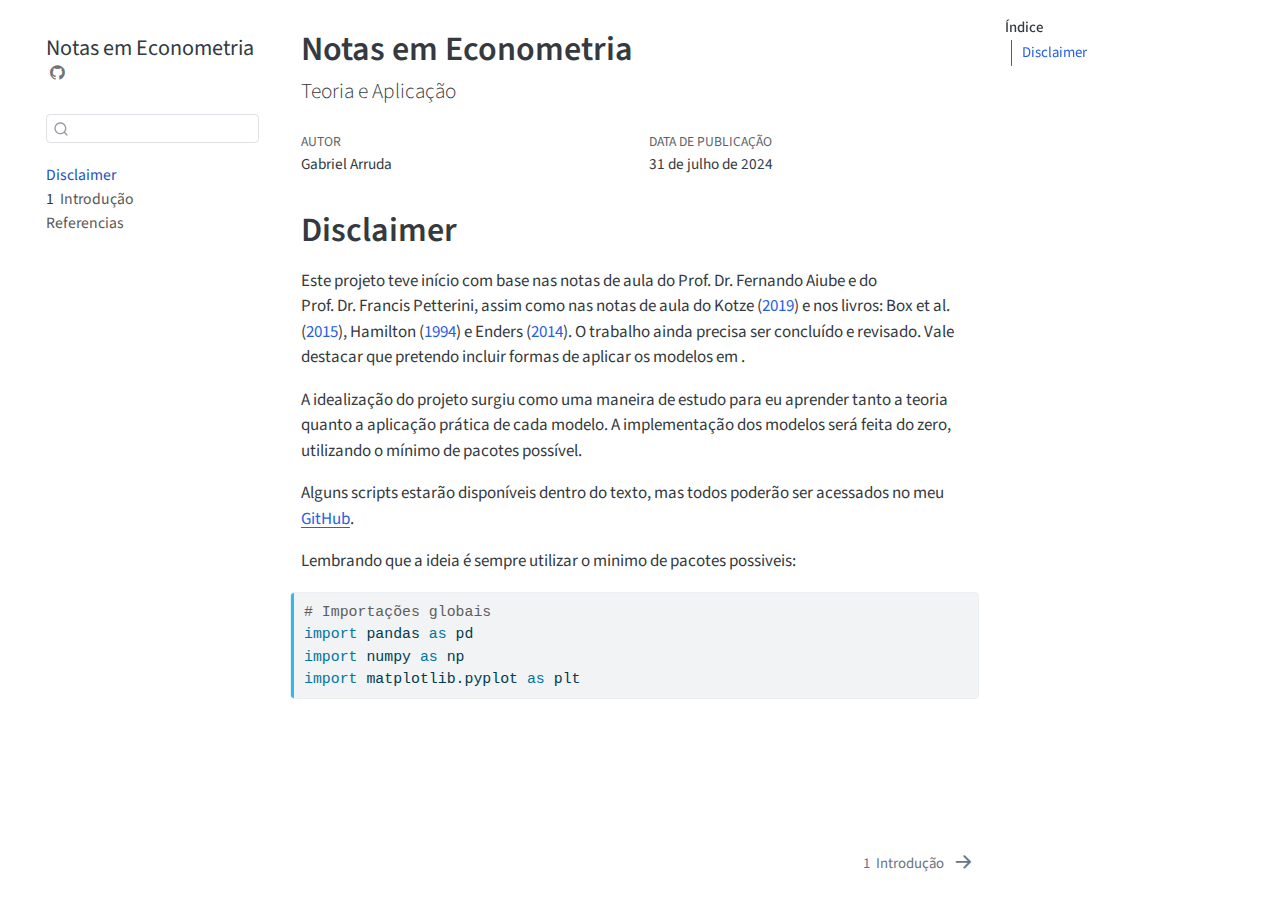
==== index.html @ 48cbac4c "Built site for gh-pages" ====
<!DOCTYPE html>
<html xmlns="http://www.w3.org/1999/xhtml" lang="pt" xml:lang="pt"><head>

<meta charset="utf-8">
<meta name="generator" content="quarto-1.5.55">

<meta name="viewport" content="width=device-width, initial-scale=1.0, user-scalable=yes">

<meta name="author" content="Gabriel Arruda">

<title>Notas em Econometria</title>
<style>
code{white-space: pre-wrap;}
span.smallcaps{font-variant: small-caps;}
div.columns{display: flex; gap: min(4vw, 1.5em);}
div.column{flex: auto; overflow-x: auto;}
div.hanging-indent{margin-left: 1.5em; text-indent: -1.5em;}
ul.task-list{list-style: none;}
ul.task-list li input[type="checkbox"] {
  width: 0.8em;
  margin: 0 0.8em 0.2em -1em; /* quarto-specific, see https://github.com/quarto-dev/quarto-cli/issues/4556 */ 
  vertical-align: middle;
}
/* CSS for syntax highlighting */
pre > code.sourceCode { white-space: pre; position: relative; }
pre > code.sourceCode > span { line-height: 1.25; }
pre > code.sourceCode > span:empty { height: 1.2em; }
.sourceCode { overflow: visible; }
code.sourceCode > span { color: inherit; text-decoration: inherit; }
div.sourceCode { margin: 1em 0; }
pre.sourceCode { margin: 0; }
@media screen {
div.sourceCode { overflow: auto; }
}
@media print {
pre > code.sourceCode { white-space: pre-wrap; }
pre > code.sourceCode > span { display: inline-block; text-indent: -5em; padding-left: 5em; }
}
pre.numberSource code
  { counter-reset: source-line 0; }
pre.numberSource code > span
  { position: relative; left: -4em; counter-increment: source-line; }
pre.numberSource code > span > a:first-child::before
  { content: counter(source-line);
    position: relative; left: -1em; text-align: right; vertical-align: baseline;
    border: none; display: inline-block;
    -webkit-touch-callout: none; -webkit-user-select: none;
    -khtml-user-select: none; -moz-user-select: none;
    -ms-user-select: none; user-select: none;
    padding: 0 4px; width: 4em;
  }
pre.numberSource { margin-left: 3em;  padding-left: 4px; }
div.sourceCode
  {   }
@media screen {
pre > code.sourceCode > span > a:first-child::before { text-decoration: underline; }
}
/* CSS for citations */
div.csl-bib-body { }
div.csl-entry {
  clear: both;
  margin-bottom: 0em;
}
.hanging-indent div.csl-entry {
  margin-left:2em;
  text-indent:-2em;
}
div.csl-left-margin {
  min-width:2em;
  float:left;
}
div.csl-right-inline {
  margin-left:2em;
  padding-left:1em;
}
div.csl-indent {
  margin-left: 2em;
}</style>


<script src="site_libs/quarto-nav/quarto-nav.js"></script>
<script src="site_libs/quarto-nav/headroom.min.js"></script>
<script src="site_libs/clipboard/clipboard.min.js"></script>
<script src="site_libs/quarto-search/autocomplete.umd.js"></script>
<script src="site_libs/quarto-search/fuse.min.js"></script>
<script src="site_libs/quarto-search/quarto-search.js"></script>
<meta name="quarto:offset" content="./">
<link href="./intro.html" rel="next">
<script src="site_libs/quarto-html/quarto.js"></script>
<script src="site_libs/quarto-html/popper.min.js"></script>
<script src="site_libs/quarto-html/tippy.umd.min.js"></script>
<script src="site_libs/quarto-html/anchor.min.js"></script>
<link href="site_libs/quarto-html/tippy.css" rel="stylesheet">
<link href="site_libs/quarto-html/quarto-syntax-highlighting.css" rel="stylesheet" id="quarto-text-highlighting-styles">
<script src="site_libs/bootstrap/bootstrap.min.js"></script>
<link href="site_libs/bootstrap/bootstrap-icons.css" rel="stylesheet">
<link href="site_libs/bootstrap/bootstrap.min.css" rel="stylesheet" id="quarto-bootstrap" data-mode="light">
<script id="quarto-search-options" type="application/json">{
  "location": "sidebar",
  "copy-button": false,
  "collapse-after": 3,
  "panel-placement": "start",
  "type": "textbox",
  "limit": 50,
  "keyboard-shortcut": [
    "f",
    "/",
    "s"
  ],
  "show-item-context": false,
  "language": {
    "search-no-results-text": "Nenhum resultado",
    "search-matching-documents-text": "documentos correspondentes",
    "search-copy-link-title": "Copiar link para a busca",
    "search-hide-matches-text": "Esconder correspondências adicionais",
    "search-more-match-text": "mais correspondência neste documento",
    "search-more-matches-text": "mais correspondências neste documento",
    "search-clear-button-title": "Limpar",
    "search-text-placeholder": "",
    "search-detached-cancel-button-title": "Cancelar",
    "search-submit-button-title": "Enviar",
    "search-label": "Procurar"
  }
}</script>


<link rel="stylesheet" href="styles.css">
</head>

<body class="nav-sidebar floating">

<div id="quarto-search-results"></div>
  <header id="quarto-header" class="headroom fixed-top">
  <nav class="quarto-secondary-nav">
    <div class="container-fluid d-flex">
      <button type="button" class="quarto-btn-toggle btn" data-bs-toggle="collapse" role="button" data-bs-target=".quarto-sidebar-collapse-item" aria-controls="quarto-sidebar" aria-expanded="false" aria-label="Alternar barra lateral" onclick="if (window.quartoToggleHeadroom) { window.quartoToggleHeadroom(); }">
        <i class="bi bi-layout-text-sidebar-reverse"></i>
      </button>
        <nav class="quarto-page-breadcrumbs" aria-label="breadcrumb"><ol class="breadcrumb"><li class="breadcrumb-item"><a href="./index.html">Disclaimer</a></li></ol></nav>
        <a class="flex-grow-1" role="navigation" data-bs-toggle="collapse" data-bs-target=".quarto-sidebar-collapse-item" aria-controls="quarto-sidebar" aria-expanded="false" aria-label="Alternar barra lateral" onclick="if (window.quartoToggleHeadroom) { window.quartoToggleHeadroom(); }">      
        </a>
      <button type="button" class="btn quarto-search-button" aria-label="Procurar" onclick="window.quartoOpenSearch();">
        <i class="bi bi-search"></i>
      </button>
    </div>
  </nav>
</header>
<!-- content -->
<div id="quarto-content" class="quarto-container page-columns page-rows-contents page-layout-article">
<!-- sidebar -->
  <nav id="quarto-sidebar" class="sidebar collapse collapse-horizontal quarto-sidebar-collapse-item sidebar-navigation floating overflow-auto">
    <div class="pt-lg-2 mt-2 text-left sidebar-header">
    <div class="sidebar-title mb-0 py-0">
      <a href="./">Notas em Econometria</a> 
        <div class="sidebar-tools-main">
    <a href="https://github.com/g-arruda" title="Source Code" class="quarto-navigation-tool px-1" aria-label="Source Code"><i class="bi bi-github"></i></a>
</div>
    </div>
      </div>
        <div class="mt-2 flex-shrink-0 align-items-center">
        <div class="sidebar-search">
        <div id="quarto-search" class="" title="Procurar"></div>
        </div>
        </div>
    <div class="sidebar-menu-container"> 
    <ul class="list-unstyled mt-1">
        <li class="sidebar-item">
  <div class="sidebar-item-container"> 
  <a href="./index.html" class="sidebar-item-text sidebar-link active">
 <span class="menu-text">Disclaimer</span></a>
  </div>
</li>
        <li class="sidebar-item">
  <div class="sidebar-item-container"> 
  <a href="./intro.html" class="sidebar-item-text sidebar-link">
 <span class="menu-text"><span class="chapter-number">1</span>&nbsp; <span class="chapter-title">Introdução</span></span></a>
  </div>
</li>
        <li class="sidebar-item">
  <div class="sidebar-item-container"> 
  <a href="./references.html" class="sidebar-item-text sidebar-link">
 <span class="menu-text">Referencias</span></a>
  </div>
</li>
    </ul>
    </div>
</nav>
<div id="quarto-sidebar-glass" class="quarto-sidebar-collapse-item" data-bs-toggle="collapse" data-bs-target=".quarto-sidebar-collapse-item"></div>
<!-- margin-sidebar -->
    <div id="quarto-margin-sidebar" class="sidebar margin-sidebar">
        <nav id="TOC" role="doc-toc" class="toc-active">
    <h2 id="toc-title">Índice</h2>
   
  <ul>
  <li><a href="#disclaimer" id="toc-disclaimer" class="nav-link active" data-scroll-target="#disclaimer">Disclaimer</a></li>
  </ul>
</nav>
    </div>
<!-- main -->
<main class="content" id="quarto-document-content">

<header id="title-block-header" class="quarto-title-block default">
<div class="quarto-title">
<h1 class="title">Notas em Econometria</h1>
<p class="subtitle lead">Teoria e Aplicação</p>
</div>



<div class="quarto-title-meta">

    <div>
    <div class="quarto-title-meta-heading">Autor</div>
    <div class="quarto-title-meta-contents">
             <p>Gabriel Arruda </p>
          </div>
  </div>
    
    <div>
    <div class="quarto-title-meta-heading">Data de Publicação</div>
    <div class="quarto-title-meta-contents">
      <p class="date">31 de julho de 2024</p>
    </div>
  </div>
  
    
  </div>
  


</header>


<section id="disclaimer" class="level1 unnumbered">
<h1 class="unnumbered">Disclaimer</h1>
<p>Este projeto teve início com base nas notas de aula do Prof.&nbsp;Dr.&nbsp;Fernando Aiube e do Prof.&nbsp;Dr.&nbsp;Francis Petterini, assim como nas notas de aula do <span class="citation" data-cites="kevinkotze">Kotze (<a href="references.html#ref-kevinkotze" role="doc-biblioref">2019</a>)</span> e nos livros: <span class="citation" data-cites="box2015time">Box et al. (<a href="references.html#ref-box2015time" role="doc-biblioref">2015</a>)</span>, <span class="citation" data-cites="hamilton2020time">Hamilton (<a href="references.html#ref-hamilton2020time" role="doc-biblioref">1994</a>)</span> e <span class="citation" data-cites="enders2014applied">Enders (<a href="references.html#ref-enders2014applied" role="doc-biblioref">2014</a>)</span>. O trabalho ainda precisa ser concluído e revisado. Vale destacar que pretendo incluir formas de aplicar os modelos em .</p>
<p>A idealização do projeto surgiu como uma maneira de estudo para eu aprender tanto a teoria quanto a aplicação prática de cada modelo. A implementação dos modelos será feita do zero, utilizando o mínimo de pacotes possível.</p>
<p>Alguns scripts estarão disponíveis dentro do texto, mas todos poderão ser acessados no meu <a href="https://github.com/g-arruda">GitHub</a>.</p>
<p>Lembrando que a ideia é sempre utilizar o minimo de pacotes possiveis:</p>
<div id="5802bccb" class="cell" data-execution_count="1">
<div class="sourceCode cell-code" id="cb1"><pre class="sourceCode python code-with-copy"><code class="sourceCode python"><span id="cb1-1"><a href="#cb1-1" aria-hidden="true" tabindex="-1"></a><span class="co"># Importações globais</span></span>
<span id="cb1-2"><a href="#cb1-2" aria-hidden="true" tabindex="-1"></a><span class="im">import</span> pandas <span class="im">as</span> pd</span>
<span id="cb1-3"><a href="#cb1-3" aria-hidden="true" tabindex="-1"></a><span class="im">import</span> numpy <span class="im">as</span> np</span>
<span id="cb1-4"><a href="#cb1-4" aria-hidden="true" tabindex="-1"></a><span class="im">import</span> matplotlib.pyplot <span class="im">as</span> plt</span></code><button title="Copiar para a área de transferência" class="code-copy-button"><i class="bi"></i></button></pre></div>
</div>


<div id="refs" class="references csl-bib-body hanging-indent" data-entry-spacing="0" role="list" style="display: none">
<div id="ref-box2015time" class="csl-entry" role="listitem">
Box, George EP, Gwilym M Jenkins, Gregory C Reinsel, e Greta M Ljung. 2015. <em>Time series analysis: forecasting and control</em>. John Wiley &amp; Sons.
</div>
<div id="ref-enders2014applied" class="csl-entry" role="listitem">
Enders, W. 2014. <em>Applied Econometric Times Series</em>. Wiley Series em Probability e Statistics. Wiley. <a href="https://books.google.com.br/books?id=lmr9oQEACAAJ">https://books.google.com.br/books?id=lmr9oQEACAAJ</a>.
</div>
<div id="ref-hamilton2020time" class="csl-entry" role="listitem">
Hamilton, James Douglas. 1994. <em>Time series analysis</em>. Princeton university press.
</div>
<div id="ref-kevinkotze" class="csl-entry" role="listitem">
Kotze, Kevin. 2019. <span>«Time Series Analusis»</span>. 2019. <a href="https://www.economodel.com/time-series-analysis-2019">https://www.economodel.com/time-series-analysis-2019</a>.
</div>
</div>
</section>

</main> <!-- /main -->
<script id="quarto-html-after-body" type="application/javascript">
window.document.addEventListener("DOMContentLoaded", function (event) {
  const toggleBodyColorMode = (bsSheetEl) => {
    const mode = bsSheetEl.getAttribute("data-mode");
    const bodyEl = window.document.querySelector("body");
    if (mode === "dark") {
      bodyEl.classList.add("quarto-dark");
      bodyEl.classList.remove("quarto-light");
    } else {
      bodyEl.classList.add("quarto-light");
      bodyEl.classList.remove("quarto-dark");
    }
  }
  const toggleBodyColorPrimary = () => {
    const bsSheetEl = window.document.querySelector("link#quarto-bootstrap");
    if (bsSheetEl) {
      toggleBodyColorMode(bsSheetEl);
    }
  }
  toggleBodyColorPrimary();  
  const icon = "";
  const anchorJS = new window.AnchorJS();
  anchorJS.options = {
    placement: 'right',
    icon: icon
  };
  anchorJS.add('.anchored');
  const isCodeAnnotation = (el) => {
    for (const clz of el.classList) {
      if (clz.startsWith('code-annotation-')) {                     
        return true;
      }
    }
    return false;
  }
  const onCopySuccess = function(e) {
    // button target
    const button = e.trigger;
    // don't keep focus
    button.blur();
    // flash "checked"
    button.classList.add('code-copy-button-checked');
    var currentTitle = button.getAttribute("title");
    button.setAttribute("title", "Copiada");
    let tooltip;
    if (window.bootstrap) {
      button.setAttribute("data-bs-toggle", "tooltip");
      button.setAttribute("data-bs-placement", "left");
      button.setAttribute("data-bs-title", "Copiada");
      tooltip = new bootstrap.Tooltip(button, 
        { trigger: "manual", 
          customClass: "code-copy-button-tooltip",
          offset: [0, -8]});
      tooltip.show();    
    }
    setTimeout(function() {
      if (tooltip) {
        tooltip.hide();
        button.removeAttribute("data-bs-title");
        button.removeAttribute("data-bs-toggle");
        button.removeAttribute("data-bs-placement");
      }
      button.setAttribute("title", currentTitle);
      button.classList.remove('code-copy-button-checked');
    }, 1000);
    // clear code selection
    e.clearSelection();
  }
  const getTextToCopy = function(trigger) {
      const codeEl = trigger.previousElementSibling.cloneNode(true);
      for (const childEl of codeEl.children) {
        if (isCodeAnnotation(childEl)) {
          childEl.remove();
        }
      }
      return codeEl.innerText;
  }
  const clipboard = new window.ClipboardJS('.code-copy-button:not([data-in-quarto-modal])', {
    text: getTextToCopy
  });
  clipboard.on('success', onCopySuccess);
  if (window.document.getElementById('quarto-embedded-source-code-modal')) {
    // For code content inside modals, clipBoardJS needs to be initialized with a container option
    // TODO: Check when it could be a function (https://github.com/zenorocha/clipboard.js/issues/860)
    const clipboardModal = new window.ClipboardJS('.code-copy-button[data-in-quarto-modal]', {
      text: getTextToCopy,
      container: window.document.getElementById('quarto-embedded-source-code-modal')
    });
    clipboardModal.on('success', onCopySuccess);
  }
    var localhostRegex = new RegExp(/^(?:http|https):\/\/localhost\:?[0-9]*\//);
    var mailtoRegex = new RegExp(/^mailto:/);
      var filterRegex = new RegExp('/' + window.location.host + '/');
    var isInternal = (href) => {
        return filterRegex.test(href) || localhostRegex.test(href) || mailtoRegex.test(href);
    }
    // Inspect non-navigation links and adorn them if external
 	var links = window.document.querySelectorAll('a[href]:not(.nav-link):not(.navbar-brand):not(.toc-action):not(.sidebar-link):not(.sidebar-item-toggle):not(.pagination-link):not(.no-external):not([aria-hidden]):not(.dropdown-item):not(.quarto-navigation-tool):not(.about-link)');
    for (var i=0; i<links.length; i++) {
      const link = links[i];
      if (!isInternal(link.href)) {
        // undo the damage that might have been done by quarto-nav.js in the case of
        // links that we want to consider external
        if (link.dataset.originalHref !== undefined) {
          link.href = link.dataset.originalHref;
        }
      }
    }
  function tippyHover(el, contentFn, onTriggerFn, onUntriggerFn) {
    const config = {
      allowHTML: true,
      maxWidth: 500,
      delay: 100,
      arrow: false,
      appendTo: function(el) {
          return el.parentElement;
      },
      interactive: true,
      interactiveBorder: 10,
      theme: 'quarto',
      placement: 'bottom-start',
    };
    if (contentFn) {
      config.content = contentFn;
    }
    if (onTriggerFn) {
      config.onTrigger = onTriggerFn;
    }
    if (onUntriggerFn) {
      config.onUntrigger = onUntriggerFn;
    }
    window.tippy(el, config); 
  }
  const noterefs = window.document.querySelectorAll('a[role="doc-noteref"]');
  for (var i=0; i<noterefs.length; i++) {
    const ref = noterefs[i];
    tippyHover(ref, function() {
      // use id or data attribute instead here
      let href = ref.getAttribute('data-footnote-href') || ref.getAttribute('href');
      try { href = new URL(href).hash; } catch {}
      const id = href.replace(/^#\/?/, "");
      const note = window.document.getElementById(id);
      if (note) {
        return note.innerHTML;
      } else {
        return "";
      }
    });
  }
  const xrefs = window.document.querySelectorAll('a.quarto-xref');
  const processXRef = (id, note) => {
    // Strip column container classes
    const stripColumnClz = (el) => {
      el.classList.remove("page-full", "page-columns");
      if (el.children) {
        for (const child of el.children) {
          stripColumnClz(child);
        }
      }
    }
    stripColumnClz(note)
    if (id === null || id.startsWith('sec-')) {
      // Special case sections, only their first couple elements
      const container = document.createElement("div");
      if (note.children && note.children.length > 2) {
        container.appendChild(note.children[0].cloneNode(true));
        for (let i = 1; i < note.children.length; i++) {
          const child = note.children[i];
          if (child.tagName === "P" && child.innerText === "") {
            continue;
          } else {
            container.appendChild(child.cloneNode(true));
            break;
          }
        }
        if (window.Quarto?.typesetMath) {
          window.Quarto.typesetMath(container);
        }
        return container.innerHTML
      } else {
        if (window.Quarto?.typesetMath) {
          window.Quarto.typesetMath(note);
        }
        return note.innerHTML;
      }
    } else {
      // Remove any anchor links if they are present
      const anchorLink = note.querySelector('a.anchorjs-link');
      if (anchorLink) {
        anchorLink.remove();
      }
      if (window.Quarto?.typesetMath) {
        window.Quarto.typesetMath(note);
      }
      // TODO in 1.5, we should make sure this works without a callout special case
      if (note.classList.contains("callout")) {
        return note.outerHTML;
      } else {
        return note.innerHTML;
      }
    }
  }
  for (var i=0; i<xrefs.length; i++) {
    const xref = xrefs[i];
    tippyHover(xref, undefined, function(instance) {
      instance.disable();
      let url = xref.getAttribute('href');
      let hash = undefined; 
      if (url.startsWith('#')) {
        hash = url;
      } else {
        try { hash = new URL(url).hash; } catch {}
      }
      if (hash) {
        const id = hash.replace(/^#\/?/, "");
        const note = window.document.getElementById(id);
        if (note !== null) {
          try {
            const html = processXRef(id, note.cloneNode(true));
            instance.setContent(html);
          } finally {
            instance.enable();
            instance.show();
          }
        } else {
          // See if we can fetch this
          fetch(url.split('#')[0])
          .then(res => res.text())
          .then(html => {
            const parser = new DOMParser();
            const htmlDoc = parser.parseFromString(html, "text/html");
            const note = htmlDoc.getElementById(id);
            if (note !== null) {
              const html = processXRef(id, note);
              instance.setContent(html);
            } 
          }).finally(() => {
            instance.enable();
            instance.show();
          });
        }
      } else {
        // See if we can fetch a full url (with no hash to target)
        // This is a special case and we should probably do some content thinning / targeting
        fetch(url)
        .then(res => res.text())
        .then(html => {
          const parser = new DOMParser();
          const htmlDoc = parser.parseFromString(html, "text/html");
          const note = htmlDoc.querySelector('main.content');
          if (note !== null) {
            // This should only happen for chapter cross references
            // (since there is no id in the URL)
            // remove the first header
            if (note.children.length > 0 && note.children[0].tagName === "HEADER") {
              note.children[0].remove();
            }
            const html = processXRef(null, note);
            instance.setContent(html);
          } 
        }).finally(() => {
          instance.enable();
          instance.show();
        });
      }
    }, function(instance) {
    });
  }
      let selectedAnnoteEl;
      const selectorForAnnotation = ( cell, annotation) => {
        let cellAttr = 'data-code-cell="' + cell + '"';
        let lineAttr = 'data-code-annotation="' +  annotation + '"';
        const selector = 'span[' + cellAttr + '][' + lineAttr + ']';
        return selector;
      }
      const selectCodeLines = (annoteEl) => {
        const doc = window.document;
        const targetCell = annoteEl.getAttribute("data-target-cell");
        const targetAnnotation = annoteEl.getAttribute("data-target-annotation");
        const annoteSpan = window.document.querySelector(selectorForAnnotation(targetCell, targetAnnotation));
        const lines = annoteSpan.getAttribute("data-code-lines").split(",");
        const lineIds = lines.map((line) => {
          return targetCell + "-" + line;
        })
        let top = null;
        let height = null;
        let parent = null;
        if (lineIds.length > 0) {
            //compute the position of the single el (top and bottom and make a div)
            const el = window.document.getElementById(lineIds[0]);
            top = el.offsetTop;
            height = el.offsetHeight;
            parent = el.parentElement.parentElement;
          if (lineIds.length > 1) {
            const lastEl = window.document.getElementById(lineIds[lineIds.length - 1]);
            const bottom = lastEl.offsetTop + lastEl.offsetHeight;
            height = bottom - top;
          }
          if (top !== null && height !== null && parent !== null) {
            // cook up a div (if necessary) and position it 
            let div = window.document.getElementById("code-annotation-line-highlight");
            if (div === null) {
              div = window.document.createElement("div");
              div.setAttribute("id", "code-annotation-line-highlight");
              div.style.position = 'absolute';
              parent.appendChild(div);
            }
            div.style.top = top - 2 + "px";
            div.style.height = height + 4 + "px";
            div.style.left = 0;
            let gutterDiv = window.document.getElementById("code-annotation-line-highlight-gutter");
            if (gutterDiv === null) {
              gutterDiv = window.document.createElement("div");
              gutterDiv.setAttribute("id", "code-annotation-line-highlight-gutter");
              gutterDiv.style.position = 'absolute';
              const codeCell = window.document.getElementById(targetCell);
              const gutter = codeCell.querySelector('.code-annotation-gutter');
              gutter.appendChild(gutterDiv);
            }
            gutterDiv.style.top = top - 2 + "px";
            gutterDiv.style.height = height + 4 + "px";
          }
          selectedAnnoteEl = annoteEl;
        }
      };
      const unselectCodeLines = () => {
        const elementsIds = ["code-annotation-line-highlight", "code-annotation-line-highlight-gutter"];
        elementsIds.forEach((elId) => {
          const div = window.document.getElementById(elId);
          if (div) {
            div.remove();
          }
        });
        selectedAnnoteEl = undefined;
      };
        // Handle positioning of the toggle
    window.addEventListener(
      "resize",
      throttle(() => {
        elRect = undefined;
        if (selectedAnnoteEl) {
          selectCodeLines(selectedAnnoteEl);
        }
      }, 10)
    );
    function throttle(fn, ms) {
    let throttle = false;
    let timer;
      return (...args) => {
        if(!throttle) { // first call gets through
            fn.apply(this, args);
            throttle = true;
        } else { // all the others get throttled
            if(timer) clearTimeout(timer); // cancel #2
            timer = setTimeout(() => {
              fn.apply(this, args);
              timer = throttle = false;
            }, ms);
        }
      };
    }
      // Attach click handler to the DT
      const annoteDls = window.document.querySelectorAll('dt[data-target-cell]');
      for (const annoteDlNode of annoteDls) {
        annoteDlNode.addEventListener('click', (event) => {
          const clickedEl = event.target;
          if (clickedEl !== selectedAnnoteEl) {
            unselectCodeLines();
            const activeEl = window.document.querySelector('dt[data-target-cell].code-annotation-active');
            if (activeEl) {
              activeEl.classList.remove('code-annotation-active');
            }
            selectCodeLines(clickedEl);
            clickedEl.classList.add('code-annotation-active');
          } else {
            // Unselect the line
            unselectCodeLines();
            clickedEl.classList.remove('code-annotation-active');
          }
        });
      }
  const findCites = (el) => {
    const parentEl = el.parentElement;
    if (parentEl) {
      const cites = parentEl.dataset.cites;
      if (cites) {
        return {
          el,
          cites: cites.split(' ')
        };
      } else {
        return findCites(el.parentElement)
      }
    } else {
      return undefined;
    }
  };
  var bibliorefs = window.document.querySelectorAll('a[role="doc-biblioref"]');
  for (var i=0; i<bibliorefs.length; i++) {
    const ref = bibliorefs[i];
    const citeInfo = findCites(ref);
    if (citeInfo) {
      tippyHover(citeInfo.el, function() {
        var popup = window.document.createElement('div');
        citeInfo.cites.forEach(function(cite) {
          var citeDiv = window.document.createElement('div');
          citeDiv.classList.add('hanging-indent');
          citeDiv.classList.add('csl-entry');
          var biblioDiv = window.document.getElementById('ref-' + cite);
          if (biblioDiv) {
            citeDiv.innerHTML = biblioDiv.innerHTML;
          }
          popup.appendChild(citeDiv);
        });
        return popup.innerHTML;
      });
    }
  }
});
</script>
<nav class="page-navigation">
  <div class="nav-page nav-page-previous">
  </div>
  <div class="nav-page nav-page-next">
      <a href="./intro.html" class="pagination-link" aria-label="Introdução">
        <span class="nav-page-text"><span class="chapter-number">1</span>&nbsp; <span class="chapter-title">Introdução</span></span> <i class="bi bi-arrow-right-short"></i>
      </a>
  </div>
</nav>
</div> <!-- /content -->




</body></html>
---- site_libs/quarto-html/tippy.css ----
.tippy-box[data-animation=fade][data-state=hidden]{opacity:0}[data-tippy-root]{max-width:calc(100vw - 10px)}.tippy-box{position:relative;background-color:#333;color:#fff;border-radius:4px;font-size:14px;line-height:1.4;white-space:normal;outline:0;transition-property:transform,visibility,opacity}.tippy-box[data-placement^=top]>.tippy-arrow{bottom:0}.tippy-box[data-placement^=top]>.tippy-arrow:before{bottom:-7px;left:0;border-width:8px 8px 0;border-top-color:initial;transform-origin:center top}.tippy-box[data-placement^=bottom]>.tippy-arrow{top:0}.tippy-box[data-placement^=bottom]>.tippy-arrow:before{top:-7px;left:0;border-width:0 8px 8px;border-bottom-color:initial;transform-origin:center bottom}.tippy-box[data-placement^=left]>.tippy-arrow{right:0}.tippy-box[data-placement^=left]>.tippy-arrow:before{border-width:8px 0 8px 8px;border-left-color:initial;right:-7px;transform-origin:center left}.tippy-box[data-placement^=right]>.tippy-arrow{left:0}.tippy-box[data-placement^=right]>.tippy-arrow:before{left:-7px;border-width:8px 8px 8px 0;border-right-color:initial;transform-origin:center right}.tippy-box[data-inertia][data-state=visible]{transition-timing-function:cubic-bezier(.54,1.5,.38,1.11)}.tippy-arrow{width:16px;height:16px;color:#333}.tippy-arrow:before{content:"";position:absolute;border-color:transparent;border-style:solid}.tippy-content{position:relative;padding:5px 9px;z-index:1}
---- site_libs/quarto-html/quarto-syntax-highlighting.css ----
/* quarto syntax highlight colors */
:root {
  --quarto-hl-ot-color: #003B4F;
  --quarto-hl-at-color: #657422;
  --quarto-hl-ss-color: #20794D;
  --quarto-hl-an-color: #5E5E5E;
  --quarto-hl-fu-color: #4758AB;
  --quarto-hl-st-color: #20794D;
  --quarto-hl-cf-color: #003B4F;
  --quarto-hl-op-color: #5E5E5E;
  --quarto-hl-er-color: #AD0000;
  --quarto-hl-bn-color: #AD0000;
  --quarto-hl-al-color: #AD0000;
  --quarto-hl-va-color: #111111;
  --quarto-hl-bu-color: inherit;
  --quarto-hl-ex-color: inherit;
  --quarto-hl-pp-color: #AD0000;
  --quarto-hl-in-color: #5E5E5E;
  --quarto-hl-vs-color: #20794D;
  --quarto-hl-wa-color: #5E5E5E;
  --quarto-hl-do-color: #5E5E5E;
  --quarto-hl-im-color: #00769E;
  --quarto-hl-ch-color: #20794D;
  --quarto-hl-dt-color: #AD0000;
  --quarto-hl-fl-color: #AD0000;
  --quarto-hl-co-color: #5E5E5E;
  --quarto-hl-cv-color: #5E5E5E;
  --quarto-hl-cn-color: #8f5902;
  --quarto-hl-sc-color: #5E5E5E;
  --quarto-hl-dv-color: #AD0000;
  --quarto-hl-kw-color: #003B4F;
}

/* other quarto variables */
:root {
  --quarto-font-monospace: SFMono-Regular, Menlo, Monaco, Consolas, "Liberation Mono", "Courier New", monospace;
}

pre > code.sourceCode > span {
  color: #003B4F;
}

code span {
  color: #003B4F;
}

code.sourceCode > span {
  color: #003B4F;
}

div.sourceCode,
div.sourceCode pre.sourceCode {
  color: #003B4F;
}

code span.ot {
  color: #003B4F;
  font-style: inherit;
}

code span.at {
  color: #657422;
  font-style: inherit;
}

code span.ss {
  color: #20794D;
  font-style: inherit;
}

code span.an {
  color: #5E5E5E;
  font-style: inherit;
}

code span.fu {
  color: #4758AB;
  font-style: inherit;
}

code span.st {
  color: #20794D;
  font-style: inherit;
}

code span.cf {
  color: #003B4F;
  font-weight: bold;
  font-style: inherit;
}

code span.op {
  color: #5E5E5E;
  font-style: inherit;
}

code span.er {
  color: #AD0000;
  font-style: inherit;
}

code span.bn {
  color: #AD0000;
  font-style: inherit;
}

code span.al {
  color: #AD0000;
  font-style: inherit;
}

code span.va {
  color: #111111;
  font-style: inherit;
}

code span.bu {
  font-style: inherit;
}

code span.ex {
  font-style: inherit;
}

code span.pp {
  color: #AD0000;
  font-style: inherit;
}

code span.in {
  color: #5E5E5E;
  font-style: inherit;
}

code span.vs {
  color: #20794D;
  font-style: inherit;
}

code span.wa {
  color: #5E5E5E;
  font-style: italic;
}

code span.do {
  color: #5E5E5E;
  font-style: italic;
}

code span.im {
  color: #00769E;
  font-style: inherit;
}

code span.ch {
  color: #20794D;
  font-style: inherit;
}

code span.dt {
  color: #AD0000;
  font-style: inherit;
}

code span.fl {
  color: #AD0000;
  font-style: inherit;
}

code span.co {
  color: #5E5E5E;
  font-style: inherit;
}

code span.cv {
  color: #5E5E5E;
  font-style: italic;
}

code span.cn {
  color: #8f5902;
  font-style: inherit;
}

code span.sc {
  color: #5E5E5E;
  font-style: inherit;
}

code span.dv {
  color: #AD0000;
  font-style: inherit;
}

code span.kw {
  color: #003B4F;
  font-weight: bold;
  font-style: inherit;
}

.prevent-inlining {
  content: "</";
}

/*# sourceMappingURL=debc5d5d77c3f9108843748ff7464032.css.map */
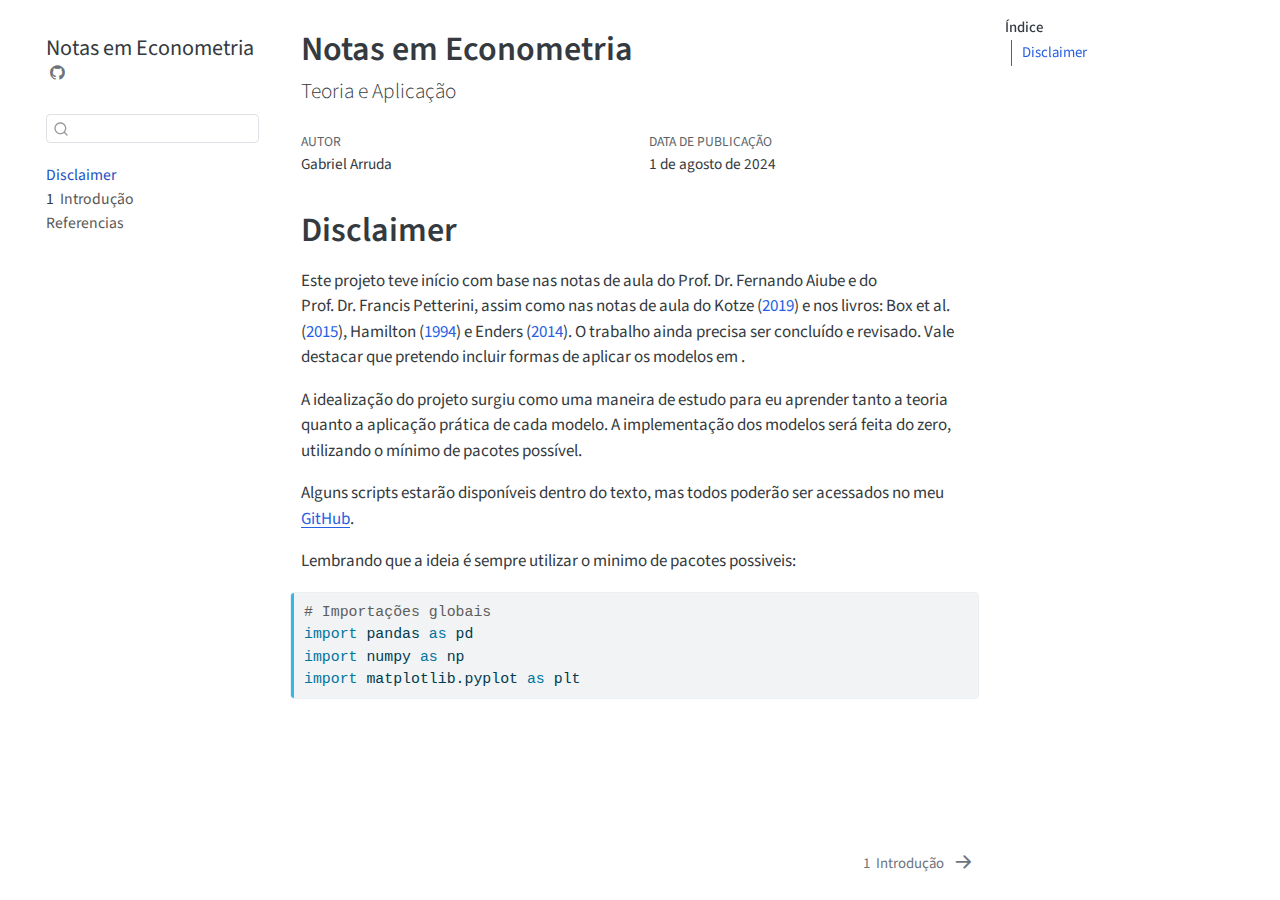
==== commit 3c874b07: "Built site for gh-pages" ====
--- a/index.html
+++ b/index.html
@@ -219,7 +219,7 @@
     <div>
     <div class="quarto-title-meta-heading">Data de Publicação</div>
     <div class="quarto-title-meta-contents">
-      <p class="date">31 de julho de 2024</p>
+      <p class="date">1 de agosto de 2024</p>
     </div>
   </div>
   
@@ -237,7 +237,7 @@
 <p>A idealização do projeto surgiu como uma maneira de estudo para eu aprender tanto a teoria quanto a aplicação prática de cada modelo. A implementação dos modelos será feita do zero, utilizando o mínimo de pacotes possível.</p>
 <p>Alguns scripts estarão disponíveis dentro do texto, mas todos poderão ser acessados no meu <a href="https://github.com/g-arruda">GitHub</a>.</p>
 <p>Lembrando que a ideia é sempre utilizar o minimo de pacotes possiveis:</p>
-<div id="5802bccb" class="cell" data-execution_count="1">
+<div id="bb81f2e7" class="cell" data-execution_count="1">
 <div class="sourceCode cell-code" id="cb1"><pre class="sourceCode python code-with-copy"><code class="sourceCode python"><span id="cb1-1"><a href="#cb1-1" aria-hidden="true" tabindex="-1"></a><span class="co"># Importações globais</span></span>
 <span id="cb1-2"><a href="#cb1-2" aria-hidden="true" tabindex="-1"></a><span class="im">import</span> pandas <span class="im">as</span> pd</span>
 <span id="cb1-3"><a href="#cb1-3" aria-hidden="true" tabindex="-1"></a><span class="im">import</span> numpy <span class="im">as</span> np</span>
